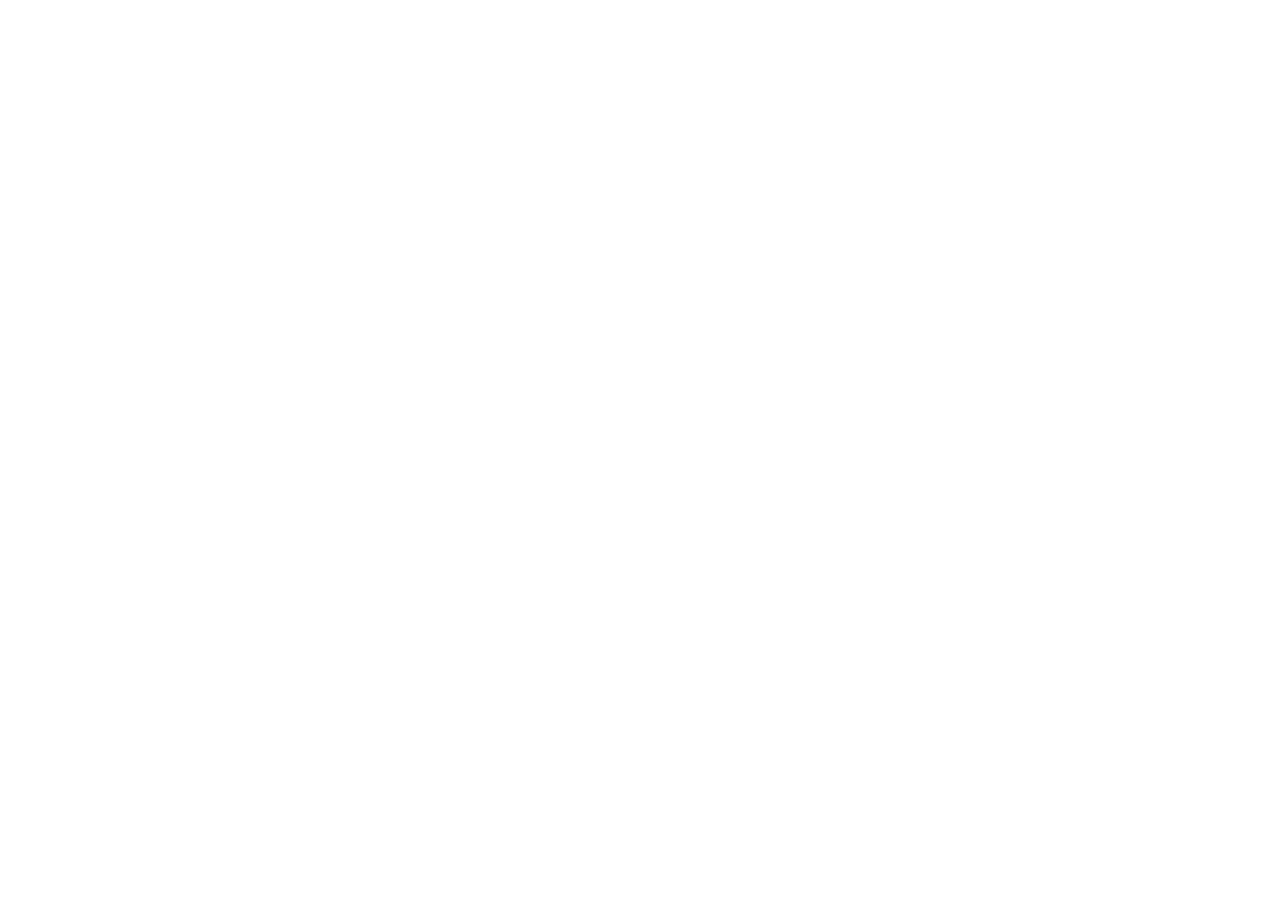
==== personalInfo.html @ 0a2e5931 "first commit" ====
<!DOCTYPE html>
<html lang="en">
<head>
  <meta charset="UTF-8">
  <meta http-equiv="X-UA-Compatible" content="IE=edge">
  <meta name="viewport" content="width=device-width, initial-scale=1.0">
  <title>Angely Dy</title>
  <script src="styles.css"></script>
</head>
<body>
</body>
</html>
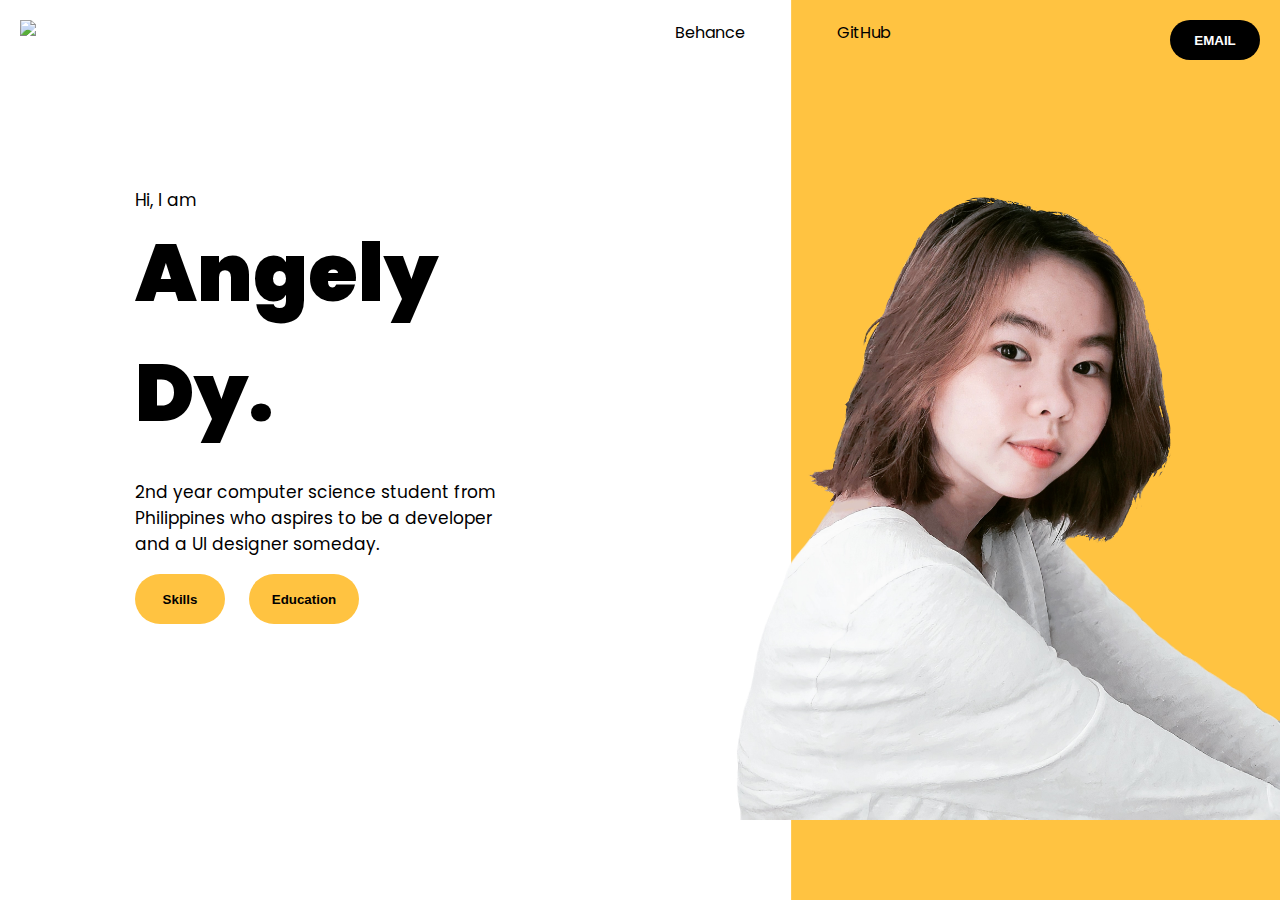
==== commit dc14bd4e: "personal info" ====
--- a/personalInfo.html
+++ b/personalInfo.html
@@ -5,8 +5,40 @@
   <meta http-equiv="X-UA-Compatible" content="IE=edge">
   <meta name="viewport" content="width=device-width, initial-scale=1.0">
   <title>Angely Dy</title>
-  <script src="styles.css"></script>
+  <link rel="stylesheet" href="/styles/styles.css">
+  <script src="/index.js"></script>
 </head>
+
 <body>
+  <div class="main">
+    <div class="navbar">
+      <img class="logo" src="https://img.icons8.com/metro/26/000000/a-lowercase.png"/>
+      <a href="https://www.behance.net/angelydy/" target="_blank" class="behance">Behance</a>
+      <a href="https://www.github.com/angelydy/" target="_blank" class="github">GitHub</a>
+      <a href="mailto:angelymaedyy@gmail.com" class="email"><button class="emailBtn">EMAIL</button></a>
+    </div>
+
+    <div class="grid">
+      <div class="grid1">
+        <div class="infoContainer">
+          <p class="self-info"><span>Hi, I am</span><br>
+            <span class="name">Angely<br>Dy.</span><br>
+            <span><br>2nd year computer science student from<br>
+              Philippines who aspires to be a developer<br>
+              and a UI designer someday.
+            </span>
+          </p>
+          <div class="buttons">
+            <a href="/skills.html" class="skills"><button class="skillsBtn">Skills</button></a>
+            <a href="/educBackground.html" class="educ"><button class="educBtn">Education</button></a>
+          </div>
+        </div>
+      </div>
+
+      <div class="grid2">
+        <img src="/assets/angely.png" alt="" class="portait">
+      </div>
+    </div>
+  </div>
 </body>
-</html>+</html> --- a/styles/styles.css
+++ b/styles/styles.css
@@ -0,0 +1,135 @@
+@import url("https://fonts.googleapis.com/css2?family=Poppins:wght@400;600;900&display=swap");
+body {
+  background: url(/assets/bg.png);
+  background-size: cover;
+  background-repeat: no-repeat;
+  background-attachment: fixed;
+  margin: 0;
+  padding: 0;
+  -webkit-box-sizing: border-box;
+          box-sizing: border-box;
+  overflow: hidden;
+  max-width: 100%;
+  font-family: 'Poppins', sans-serif;
+}
+
+body a {
+  color: black;
+  text-decoration: none;
+}
+
+body .navbar {
+  display: -webkit-box;
+  display: -ms-flexbox;
+  display: flex;
+  -webkit-box-pack: justify;
+      -ms-flex-pack: justify;
+          justify-content: space-between;
+  padding: 20px;
+  position: relative;
+}
+
+body .navbar .logo {
+  height: 40px;
+}
+
+body .navbar .behance {
+  position: absolute;
+  left: 75vh;
+}
+
+body .navbar .behance:hover {
+  -webkit-transition: .5s ease-in-out 0s;
+  transition: .5s ease-in-out 0s;
+  -webkit-transform: scale(0.9);
+          transform: scale(0.9);
+}
+
+body .navbar .github {
+  position: absolute;
+  left: 93vh;
+}
+
+body .navbar .github:hover {
+  -webkit-transition: .5s ease-in-out 0s;
+  transition: .5s ease-in-out 0s;
+  -webkit-transform: scale(0.9);
+          transform: scale(0.9);
+}
+
+body .navbar .emailBtn {
+  font-weight: bold;
+  border-style: none;
+  background: black;
+  border-radius: 50px;
+  color: white;
+  width: 90px;
+  height: 40px;
+}
+
+body .navbar .emailBtn:hover {
+  background: white;
+  color: black;
+  cursor: pointer;
+  -webkit-transition: .5s ease-in-out 0s;
+  transition: .5s ease-in-out 0s;
+  -webkit-transform: scale(0.9);
+          transform: scale(0.9);
+}
+
+body .grid {
+  display: -ms-grid;
+  display: grid;
+  -ms-grid-columns: (1fr)[2];
+      grid-template-columns: repeat(2, 1fr);
+}
+
+body .grid .grid1 {
+  display: -webkit-box;
+  display: -ms-flexbox;
+  display: flex;
+}
+
+body .grid .grid1 .infoContainer {
+  margin: 10vh 15vh;
+}
+
+body .grid .grid1 .self-info {
+  font-size: 17px;
+}
+
+body .grid .grid1 .self-info .name {
+  font-size: 80px;
+  font-weight: 900;
+}
+
+body .grid .grid1 .buttons button {
+  font-weight: bold;
+  border-style: none;
+  background: #ffc341;
+  border-radius: 50px;
+  color: black;
+  width: 90px;
+  height: 50px;
+}
+
+body .grid .grid1 .buttons button:hover {
+  background: black;
+  color: white;
+  cursor: pointer;
+  -webkit-transition: .5s ease-in-out 0s;
+  transition: .5s ease-in-out 0s;
+  -webkit-transform: scale(0.9);
+          transform: scale(0.9);
+}
+
+body .grid .grid1 .educ button {
+  width: 110px;
+  margin: 0 20px;
+}
+
+body .grid .grid2 img {
+  width: 100%;
+  padding-top: 100px;
+}
+/*# sourceMappingURL=styles.css.map */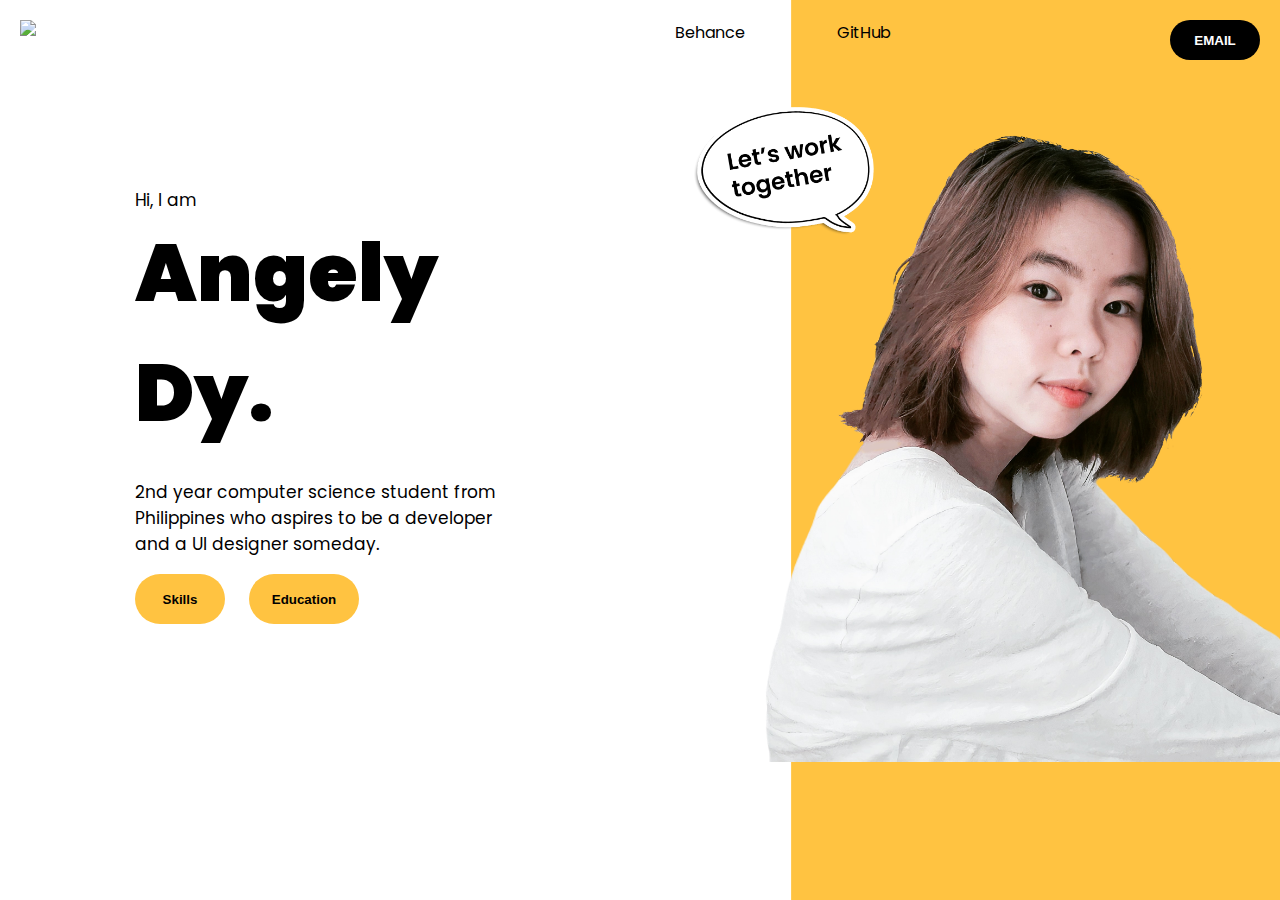
==== commit 2e4cdbad: "personal info" ====
--- a/personalInfo.html
+++ b/personalInfo.html
@@ -6,6 +6,7 @@
   <meta name="viewport" content="width=device-width, initial-scale=1.0">
   <title>Angely Dy</title>
   <link rel="stylesheet" href="/styles/styles.css">
+  <link rel="icon" href="https://img.icons8.com/metro/26/000000/a-lowercase.png/">
   <script src="/index.js"></script>
 </head>
 
--- a/styles/styles.css
+++ b/styles/styles.css
@@ -11,6 +11,8 @@
   overflow: hidden;
   max-width: 100%;
   font-family: 'Poppins', sans-serif;
+  -webkit-animation: fade 2s;
+          animation: fade 2s;
 }
 
 body a {
@@ -92,6 +94,8 @@
 
 body .grid .grid1 .infoContainer {
   margin: 10vh 15vh;
+  -webkit-animation: fromTop 2s;
+          animation: fromTop 2s;
 }
 
 body .grid .grid1 .self-info {
@@ -129,7 +133,87 @@
 }
 
 body .grid .grid2 img {
-  width: 100%;
-  padding-top: 100px;
+  width: 105%;
+  padding-top: 10px;
+  -webkit-animation: fromRight 2s;
+          animation: fromRight 2s;
+}
+
+@-webkit-keyframes fade {
+  0% {
+    opacity: 0;
+  }
+  100% {
+    opacity: 1;
+  }
+}
+
+@keyframes fade {
+  0% {
+    opacity: 0;
+  }
+  100% {
+    opacity: 1;
+  }
+}
+
+@-webkit-keyframes fromTop {
+  80%, 100% {
+    -webkit-transform: translateY(0);
+            transform: translateY(0);
+  }
+  0% {
+    -webkit-transform: translateY(-800px);
+            transform: translateY(-800px);
+  }
+  40% {
+    -webkit-transform: translateY(-25px);
+            transform: translateY(-25px);
+  }
+}
+
+@keyframes fromTop {
+  80%, 100% {
+    -webkit-transform: translateY(0);
+            transform: translateY(0);
+  }
+  0% {
+    -webkit-transform: translateY(-800px);
+            transform: translateY(-800px);
+  }
+  40% {
+    -webkit-transform: translateY(-25px);
+            transform: translateY(-25px);
+  }
+}
+
+@-webkit-keyframes fromRight {
+  100% {
+    -webkit-transform: translateY(0);
+            transform: translateY(0);
+  }
+  0% {
+    -webkit-transform: translateX(800px);
+            transform: translateX(800px);
+  }
+  40% {
+    -webkit-transform: translateX(25px);
+            transform: translateX(25px);
+  }
+}
+
+@keyframes fromRight {
+  100% {
+    -webkit-transform: translateY(0);
+            transform: translateY(0);
+  }
+  0% {
+    -webkit-transform: translateX(800px);
+            transform: translateX(800px);
+  }
+  40% {
+    -webkit-transform: translateX(25px);
+            transform: translateX(25px);
+  }
 }
 /*# sourceMappingURL=styles.css.map */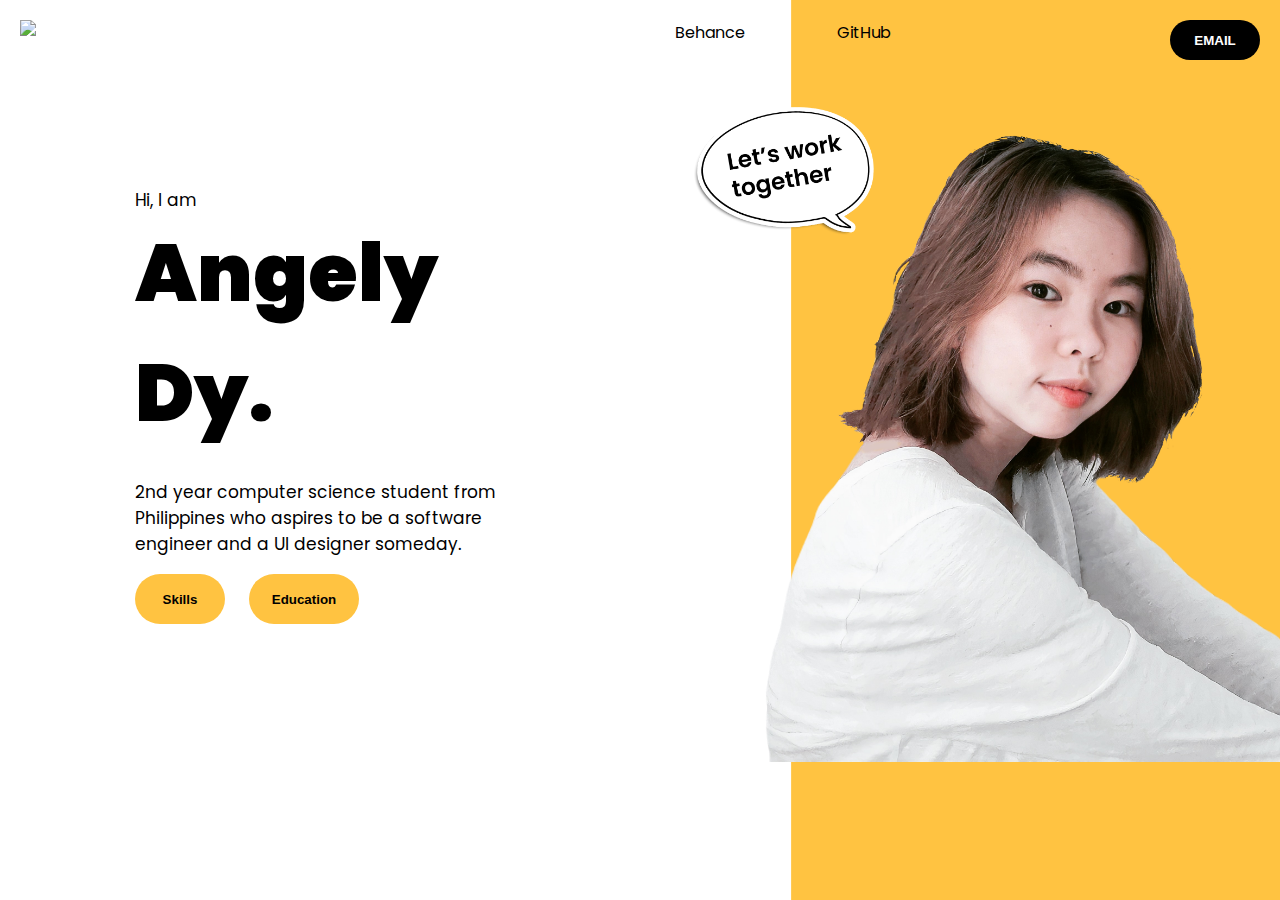
==== commit 1e7fbcde: "skills page" ====
--- a/personalInfo.html
+++ b/personalInfo.html
@@ -25,13 +25,13 @@
           <p class="self-info"><span>Hi, I am</span><br>
             <span class="name">Angely<br>Dy.</span><br>
             <span><br>2nd year computer science student from<br>
-              Philippines who aspires to be a developer<br>
-              and a UI designer someday.
+              Philippines who aspires to be a software<br>
+              engineer and a UI designer someday.
             </span>
           </p>
           <div class="buttons">
-            <a href="/skills.html" class="skills"><button class="skillsBtn">Skills</button></a>
-            <a href="/educBackground.html" class="educ"><button class="educBtn">Education</button></a>
+            <a href="/skills page/skills.html" class="skills"><button class="skillsBtn">Skills</button></a>
+            <a href="/educBackground Page/educBackground.html" class="educ"><button class="educBtn">Education</button></a>
           </div>
         </div>
       </div>
--- a/styles/styles.css
+++ b/styles/styles.css
@@ -132,6 +132,12 @@
   margin: 0 20px;
 }
 
+body .grid .grid2 {
+  display: -webkit-box;
+  display: -ms-flexbox;
+  display: flex;
+}
+
 body .grid .grid2 img {
   width: 105%;
   padding-top: 10px;
@@ -139,6 +145,119 @@
           animation: fromRight 2s;
 }
 
+.grid1 {
+  -webkit-box-orient: vertical;
+  -webkit-box-direction: normal;
+      -ms-flex-direction: column;
+          flex-direction: column;
+}
+
+.grid1 .backBtn button {
+  width: 80px;
+  height: 50px;
+  background: transparent;
+  border-style: none;
+}
+
+.grid1 .backBtn button:hover {
+  -webkit-transform: scale(0.8);
+          transform: scale(0.8);
+  -webkit-transition: .4s ease-in-out 0s;
+  transition: .4s ease-in-out 0s;
+  cursor: pointer;
+}
+
+.grid1 .image {
+  width: 80%;
+  margin: 0 13vh;
+}
+
+.grid2 .skillsContainer {
+  width: 100%;
+  margin: 10vh 15vh;
+  position: relative;
+}
+
+.grid2 .skillsContainer .container {
+  display: -webkit-box;
+  display: -ms-flexbox;
+  display: flex;
+  color: black;
+  -webkit-animation: fromRight 1s;
+          animation: fromRight 1s;
+}
+
+.grid2 .skillsContainer .skills {
+  text-align: right;
+  padding-top: 20px;
+  padding-bottom: 20px;
+  padding-right: 10px;
+  position: absolute;
+  left: 15vh;
+  color: white;
+}
+
+.grid2 .skillsContainer .html, .grid2 .skillsContainer .figma {
+  width: 80%;
+  background: black;
+  -webkit-animation: eighty 2.5s;
+          animation: eighty 2.5s;
+}
+
+.grid2 .skillsContainer .css {
+  width: 70%;
+  background: black;
+  -webkit-animation: seventy 2.5s;
+          animation: seventy 2.5s;
+}
+
+.grid2 .skillsContainer .sass, .grid2 .skillsContainer .python {
+  width: 50%;
+  background: black;
+  -webkit-animation: fifty 2.5s;
+          animation: fifty 2.5s;
+}
+
+.grid2 .skillsContainer .photoshop {
+  width: 30%;
+  background: black;
+  -webkit-animation: thirty 2.5s;
+          animation: thirty 2.5s;
+}
+
+.grid2 .skillsContainer .js {
+  width: 40%;
+  background: black;
+  -webkit-animation: forty 2.5s;
+          animation: forty 2.5s;
+}
+
+.grid2 .skillsContainer .btnContainer {
+  position: relative;
+}
+
+.grid2 .skillsContainer .btnContainer .educBtn {
+  font-weight: bold;
+  border-style: none;
+  background: white;
+  color: black;
+  width: 130px;
+  height: 50px;
+  position: absolute;
+  left: 470px;
+  bottom: -100px;
+}
+
+.grid2 .skillsContainer .btnContainer .educBtn:hover {
+  background: black;
+  color: white;
+  cursor: pointer;
+  -webkit-transition: .5s ease-in-out 0s;
+  transition: .5s ease-in-out 0s;
+  -webkit-transform: scale(0.9);
+          transform: scale(0.9);
+}
+
 @-webkit-keyframes fade {
   0% {
     opacity: 0;
@@ -158,7 +277,7 @@
 }
 
 @-webkit-keyframes fromTop {
-  80%, 100% {
+  100% {
     -webkit-transform: translateY(0);
             transform: translateY(0);
   }
@@ -166,14 +285,14 @@
     -webkit-transform: translateY(-800px);
             transform: translateY(-800px);
   }
-  40% {
+  50% {
     -webkit-transform: translateY(-25px);
             transform: translateY(-25px);
   }
 }
 
 @keyframes fromTop {
-  80%, 100% {
+  100% {
     -webkit-transform: translateY(0);
             transform: translateY(0);
   }
@@ -181,7 +300,7 @@
     -webkit-transform: translateY(-800px);
             transform: translateY(-800px);
   }
-  40% {
+  50% {
     -webkit-transform: translateY(-25px);
             transform: translateY(-25px);
   }
@@ -196,7 +315,7 @@
     -webkit-transform: translateX(800px);
             transform: translateX(800px);
   }
-  40% {
+  50% {
     -webkit-transform: translateX(25px);
             transform: translateX(25px);
   }
@@ -211,9 +330,99 @@
     -webkit-transform: translateX(800px);
             transform: translateX(800px);
   }
-  40% {
+  50% {
     -webkit-transform: translateX(25px);
             transform: translateX(25px);
   }
 }
+
+@-webkit-keyframes eighty {
+  100% {
+    width: 80%;
+  }
+  0% {
+    width: 0;
+  }
+}
+
+@keyframes eighty {
+  100% {
+    width: 80%;
+  }
+  0% {
+    width: 0;
+  }
+}
+
+@-webkit-keyframes fifty {
+  100% {
+    width: 50%;
+  }
+  0% {
+    width: 0;
+  }
+}
+
+@keyframes fifty {
+  100% {
+    width: 50%;
+  }
+  0% {
+    width: 0;
+  }
+}
+
+@-webkit-keyframes seventy {
+  100% {
+    width: 70%;
+  }
+  0% {
+    width: 0;
+  }
+}
+
+@keyframes seventy {
+  100% {
+    width: 70%;
+  }
+  0% {
+    width: 0;
+  }
+}
+
+@-webkit-keyframes forty {
+  100% {
+    width: 40%;
+  }
+  0% {
+    width: 0;
+  }
+}
+
+@keyframes forty {
+  100% {
+    width: 40%;
+  }
+  0% {
+    width: 0;
+  }
+}
+
+@-webkit-keyframes thirty {
+  100% {
+    width: 30%;
+  }
+  0% {
+    width: 0;
+  }
+}
+
+@keyframes thirty {
+  100% {
+    width: 30%;
+  }
+  0% {
+    width: 0;
+  }
+}
 /*# sourceMappingURL=styles.css.map */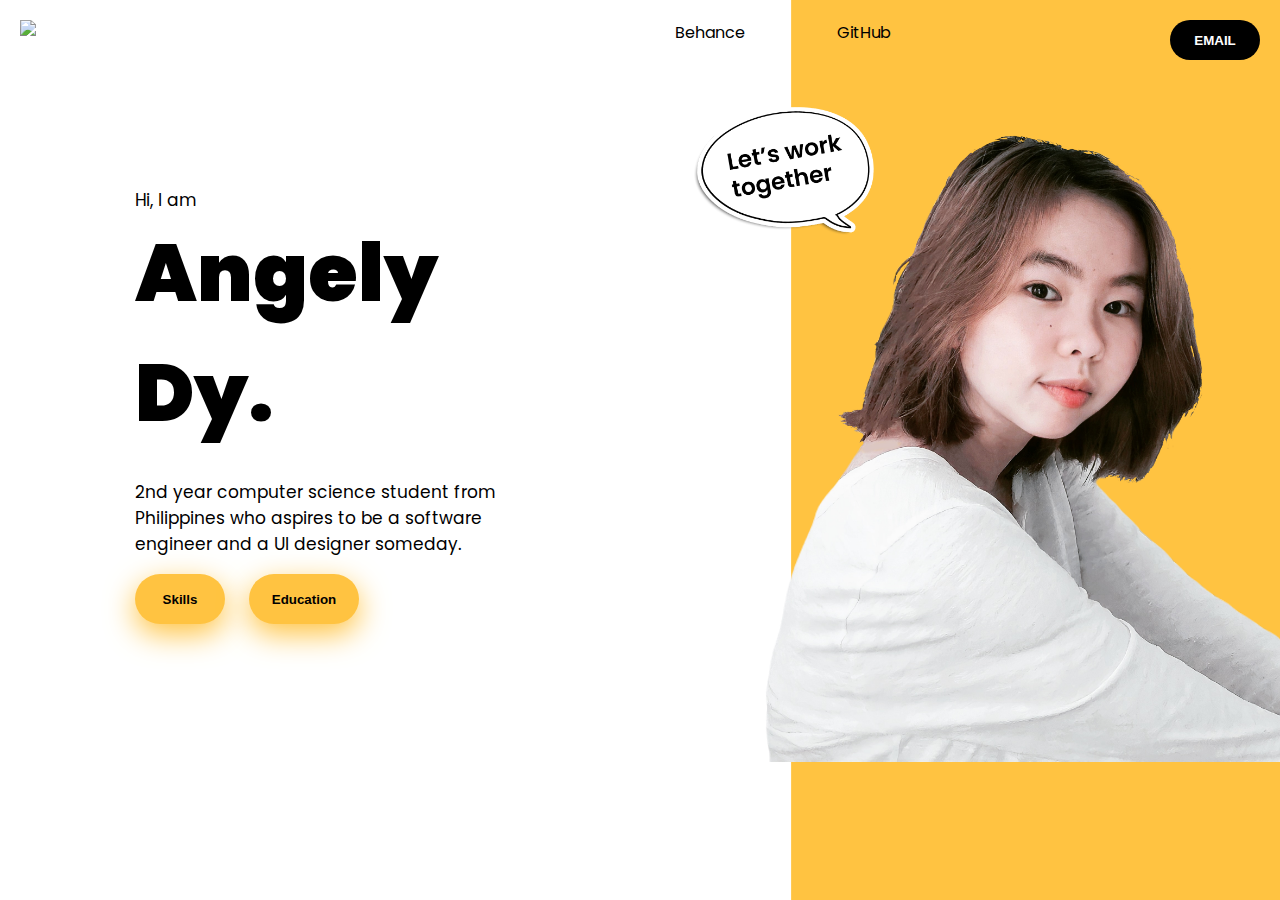
==== commit cd053783: "educ page" ====
--- a/personalInfo.html
+++ b/personalInfo.html
@@ -7,7 +7,6 @@
   <title>Angely Dy</title>
   <link rel="stylesheet" href="/styles/styles.css">
   <link rel="icon" href="https://img.icons8.com/metro/26/000000/a-lowercase.png/">
-  <script src="/index.js"></script>
 </head>
 
 <body>
--- a/styles/styles.css
+++ b/styles/styles.css
@@ -77,6 +77,8 @@
   transition: .5s ease-in-out 0s;
   -webkit-transform: scale(0.9);
           transform: scale(0.9);
+  -webkit-box-shadow: 0 5px 30px #ffffff;
+          box-shadow: 0 5px 30px #ffffff;
 }
 
 body .grid {
@@ -115,9 +117,13 @@
   color: black;
   width: 90px;
   height: 50px;
+  -webkit-box-shadow: 0 10px 30px #ffc341;
+          box-shadow: 0 10px 30px #ffc341;
 }
 
 body .grid .grid1 .buttons button:hover {
+  -webkit-box-shadow: 0 5px 30px #000000;
+          box-shadow: 0 5px 30px #000000;
   background: black;
   color: white;
   cursor: pointer;
@@ -246,6 +252,8 @@
   position: absolute;
   left: 470px;
   bottom: -100px;
+  border-bottom-left-radius: 50px;
+  border-top-left-radius: 50px;
 }
 
 .grid2 .skillsContainer .btnContainer .educBtn:hover {
@@ -256,6 +264,86 @@
   transition: .5s ease-in-out 0s;
   -webkit-transform: scale(0.9);
           transform: scale(0.9);
+  right: -10px;
+}
+
+.educContainer {
+  position: relative;
+}
+
+.educContainer .backBtn button {
+  width: 80px;
+  height: 50px;
+  background: transparent;
+  border-style: none;
+}
+
+.educContainer .backBtn button:hover {
+  -webkit-transform: scale(0.8);
+          transform: scale(0.8);
+  -webkit-transition: .4s ease-in-out 0s;
+  transition: .4s ease-in-out 0s;
+  cursor: pointer;
+}
+
+.educContainer .skillsBtn {
+  font-weight: bold;
+  border-style: none;
+  background: white;
+  color: black;
+  width: 130px;
+  height: 50px;
+  position: absolute;
+  right: 0;
+  bottom: 20px;
+  border-bottom-left-radius: 50px;
+  border-top-left-radius: 50px;
+}
+
+.educContainer .skillsBtn:hover {
+  background: black;
+  color: white;
+  cursor: pointer;
+  -webkit-transition: .5s ease-in-out 0s;
+  transition: .5s ease-in-out 0s;
+  -webkit-transform: scale(0.9);
+          transform: scale(0.9);
+  right: -10px;
+}
+
+.grid .containerleft {
+  -webkit-animation: fromLeft 1s;
+          animation: fromLeft 1s;
+  margin: 0px 20px;
+  position: relative;
+  left: 34%;
+  margin: 50px 0px;
+}
+
+.grid .containerleft .content {
+  background: #ffc341;
+  border-bottom-left-radius: 80px;
+  border-top-left-radius: 80px;
+  width: 400px;
+  padding: 10px 50px;
+}
+
+.grid .containerright {
+  right: -20px;
+  -webkit-animation: fromRight 1s;
+          animation: fromRight 1s;
+  position: relative;
+  margin: 120px 0px;
+}
+
+.grid .containerright .content {
+  background-color: black;
+  color: white;
+  z-index: 1;
+  border-bottom-right-radius: 80px;
+  border-top-right-radius: 80px;
+  width: 400px;
+  padding: 10px 50px;
 }
 
 @-webkit-keyframes fade {
@@ -308,8 +396,8 @@
 
 @-webkit-keyframes fromRight {
   100% {
-    -webkit-transform: translateY(0);
-            transform: translateY(0);
+    -webkit-transform: translateX(0);
+            transform: translateX(0);
   }
   0% {
     -webkit-transform: translateX(800px);
@@ -323,8 +411,8 @@
 
 @keyframes fromRight {
   100% {
-    -webkit-transform: translateY(0);
-            transform: translateY(0);
+    -webkit-transform: translateX(0);
+            transform: translateX(0);
   }
   0% {
     -webkit-transform: translateX(800px);
@@ -336,6 +424,36 @@
   }
 }
 
+@-webkit-keyframes fromLeft {
+  100% {
+    -webkit-transform: translateX(0);
+            transform: translateX(0);
+  }
+  0% {
+    -webkit-transform: translateX(-800px);
+            transform: translateX(-800px);
+  }
+  50% {
+    -webkit-transform: translateX(-25px);
+            transform: translateX(-25px);
+  }
+}
+
+@keyframes fromLeft {
+  100% {
+    -webkit-transform: translateX(0);
+            transform: translateX(0);
+  }
+  0% {
+    -webkit-transform: translateX(-800px);
+            transform: translateX(-800px);
+  }
+  50% {
+    -webkit-transform: translateX(-25px);
+            transform: translateX(-25px);
+  }
+}
+
 @-webkit-keyframes eighty {
   100% {
     width: 80%;
